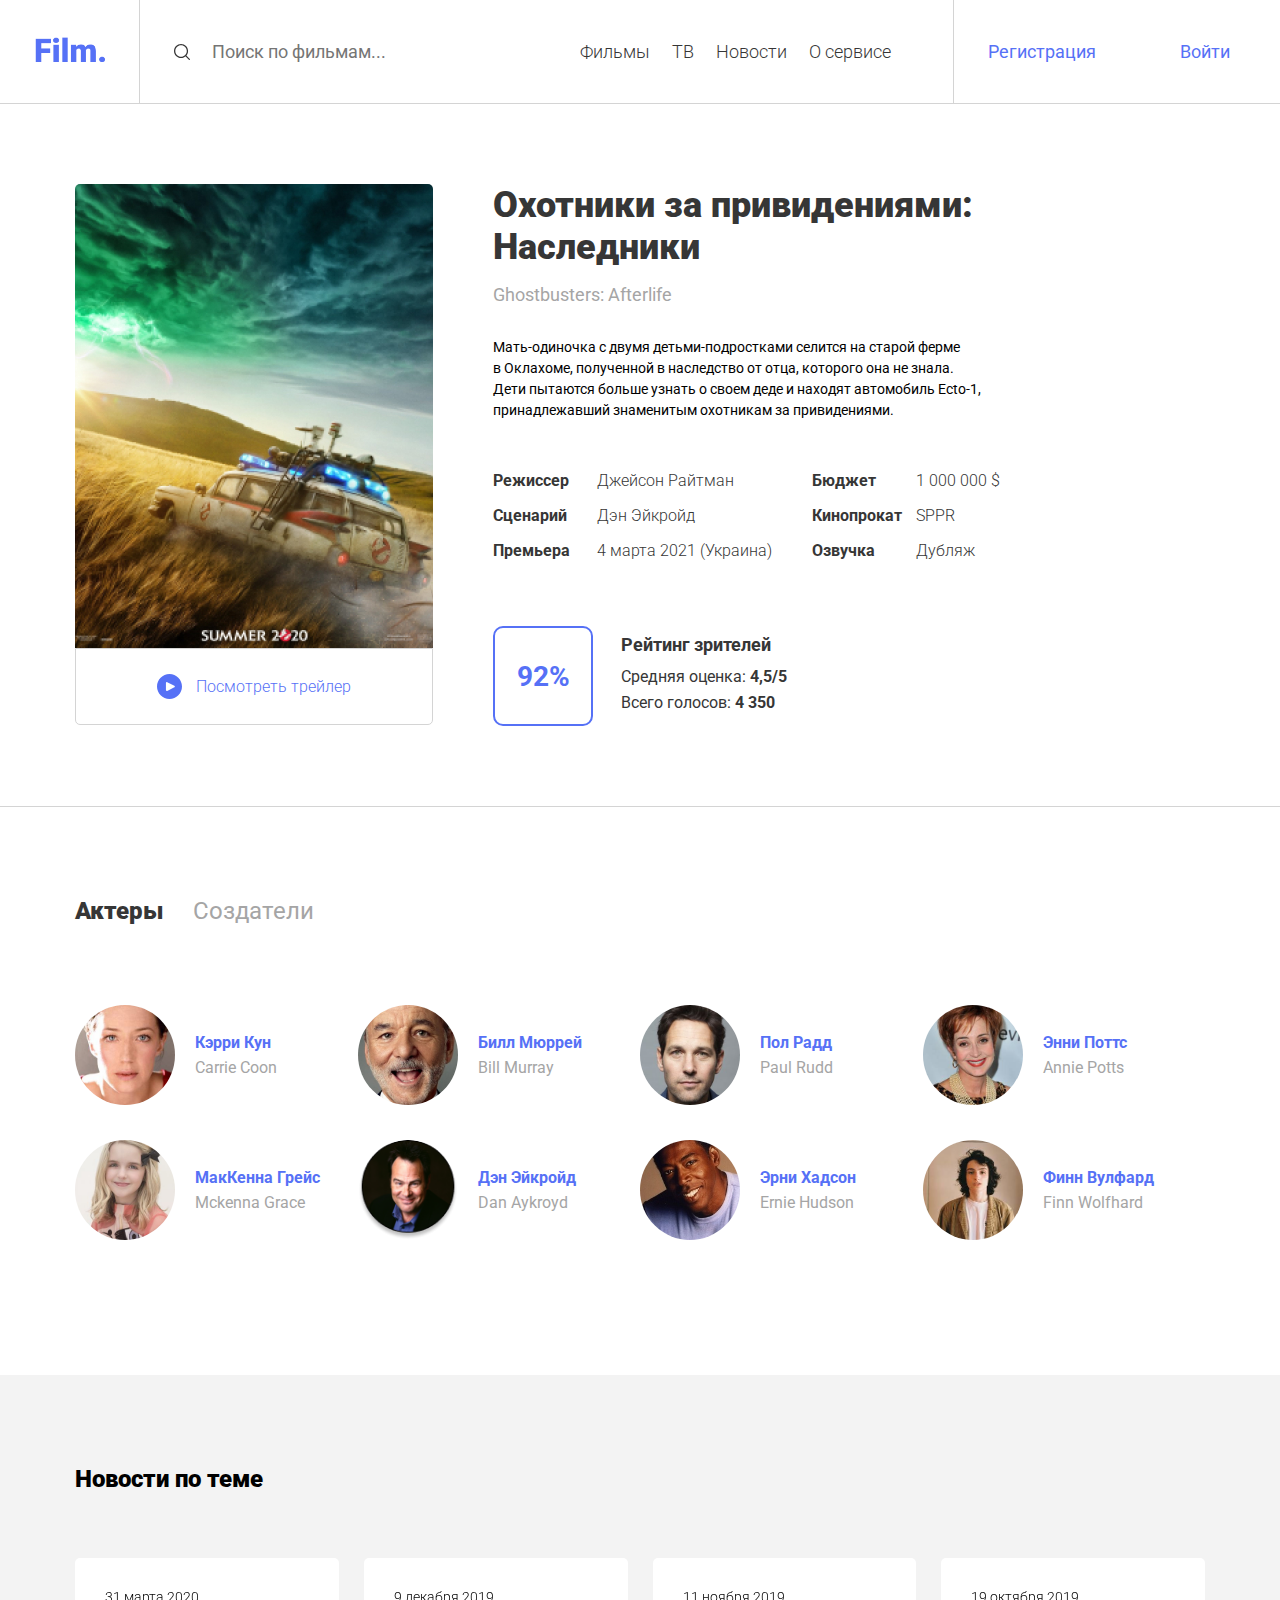
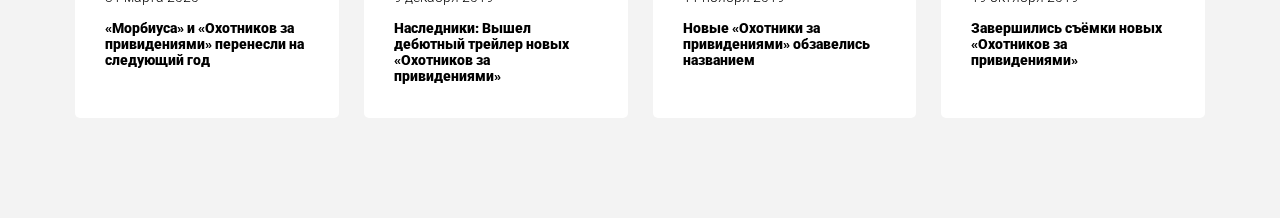
==== index.html @ 3560ed2a "Upload all files" ====
<!DOCTYPE html>
<html lang="ru">
<head>
	<!--Кодировка-->
	<meta charset="UTF-8">
	<!--Отображение страницы в масштабе 100%-->
    <meta name="viewport" content="width=divice-width, initial-scale=1.0">
    <!--Инструкция для IE-->
    <meta http-equiv="X-UA-Compatible" content="IE=edge">
	<!-- Название-->
   	<title>Ghostbusters</title>	
	<!--Стабилизатор-->
	<!--<link href="https://cdnjs.cloudflare.com/ajax/libs/normalize/8.0.1/normalize.css" rel="stylesheet" type="text/css"/>-->
	<!--Иконка-->
	<link href="src/img/favicon/ghostbusters.png" rel="shortcut icon" type="image/x-icon"/>
	<!--CSS-->
	<link rel="stylesheet" href="css/swiper.min.css" type="text/css">
	<link rel="stylesheet" href="css/style.css" type="text/css">
	<!--Веб-Шрифты-->
	<link href="https://fonts.googleapis.com/css?family=Lato:300,400,700|Montserrat:300,400,700&display=swap&subset=cyrillic" rel="stylesheet" type="">
	<link href="https://stackpath.bootstrapcdn.com/font-awesome/4.7.0/css/font-awesome.min.css" rel="stylesheet"/>
	<link href="https://fonts.googleapis.com/css?family=Roboto:400,700&display=swap&subset=cyrillic" rel="stylesheet">
	
	<!-- Place your kit's code here -->
    <script src="https://kit.fontawesome.com/cec863b3b9.js"></script>
    <link rel="stylesheet" href="lite.css" type="text/css">
</head>
<body>
	


	<header class="header">
		<a href="#">
			<img src="src/img/logo.png" alt="logo(Film.)" class="logo">
		</a>
		
		<div class="line"></div>
		<div class="m-menu">
			<input type="text" class="search-input" placeholder="Поиск по фильмам...">
			<nav class="navigation">
				<a href="#" class="navigation-link">Фильмы</a>
				<a href="#" class="navigation-link">ТВ</a>
				<a href="#" class="navigation-link">Новости</a>
				<a href="#" class="navigation-link">О сервисе</a>
			</nav>
			<div class="m-menu-line">
				
			</div>
			<div class="button-group">
				<button class="button sign-up">Регистрация</button>
				<button class="button login">Войти</button>
			</div>
		</div>
		<div class="mobile-buttons">
			<button class="search-button">
				<img src="src/img/search-icon.svg" alt="search-icon">
			</button>
			<button class="m-menu-button">
				<span class="menu-line"></span>
				<span class="menu-line"></span>
				<span class="menu-line"></span>
			</button>
		</div>
	</header>


	<section class="film">
		<div class="container">
			<div class="film-wraper">
				<div class="film-trailer">
					<img src="src/img/poster.jpg" alt="Ghostbusters Poster" class="poster">
					<!-- <a data-fancybox href="https://www.youtube.com/watch?v=QD6jYuZtBL0&t=0s" class="url">
						<button  class="trailer-button">
							<img src="src/img/play.svg" alt="play" class="trailer-button-icon">
							<span class="trailer-button-text">
							Посмотреть трейлер
							</span>
						</button>
					</a> -->
					<a  data-fancybox href="https://www.youtube.com/watch?v=QD6jYuZtBL0&t=0s" class="trailer-button">
						<img src="src/img/play.svg" alt="play" class="trailer-button-icon">
						<span class="trailer-button-text">
							Посмотреть трейлер
						</span>
					</a>
					
					
				</div>
				<!-- /.film-trailer -->
				<div class="film-text">
					<h1 class="film-title">
						Охотники за привидениями:</br>Наследники
					</h1>
					<span class="film-subtitle">
						Ghostbusters: Afterlife
					</span>
					<p class="film-description">
						Мать-одиночка с двумя детьми-подростками селится на старой ферме в&nbsp;Оклахоме, полученной в наследство от отца, которого она не знала. Дети&nbsp;пытаются больше узнать о своем деде и находят автомобиль Ecto-1, принадлежавший знаменитым охотникам за привидениями.
					</p>
					<div class="about-film">
						<div class="left-side">
							<span class="about-text">
								<strong class="about-text-bold">Режиссер</strong>
								<span class="about-text-reg">Джейсон Райтман</span>
							</span>
							<span class="about-text">
								<strong class="about-text-bold">Сценарий</strong>
								<span class="about-text-reg">Дэн Эйкройд</span>
							</span>
							<span class="about-text">
								<strong class="about-text-bold">Премьера</strong>
								<span class="about-text-reg">4 марта 2021 (Украина)</span>
							</span>
						</div>
						<div class="right-side">
							<span class="about-text">
								<strong class="about-text-bold">Бюджет</strong>
								<span class="about-text-reg">1&nbsp;000 000 $</span>
							</span>
							<span class="about-text">
								<strong class="about-text-bold">Кинопрокат</strong>
								<span class="about-text-reg">SPPR</span>
							</span>
							<span class="about-text">
								<strong class="about-text-bold">Озвучка</strong>
								<span class="about-text-reg">Дубляж</span>
							</span>
						</div>
					</div>
					<!-- about-film -->
					<div class="rating">
						<div class="rating-counter">
							92%
						</div>
						<div class="rating-description">
							<h3 class="rating-title">
								Рейтинг зрителей
							</h3>
							<span class="rating-text">
								Средняя оценка: <strong class="rating-text-bold">4,5/5</strong>
							</span>
							<span class="rating-text">
								Всего голосов: <strong class="rating-text-bold">4 350</strong>
							</span>
						</div>
					</div>
					<!-- /.film-rating -->
				</div>
				<!-- /.film-text -->
			</div>
			<!-- /.film-wraper -->
		</div>
		<!-- /.container -->
	</section>
	<!-- /.film -->
	
	<section class="cast">
		<div class="container">
			<div class="tabs">
				<h2 class=" tab section-title active" data-target="#actors">Актеры</h2>
				<h2 class=" tab section-title" data-target="#creators">Создатели</h2>
			</div>
			<div class="tabs-content visible" id="actors">
				<div class="card">
					<img src="src/img/actors/1.png" alt="Кэрри Кун" class="card-image">
					<div class="card-text">
						<h3 class="name">Кэрри Кун</h3>
						<span class="en-name">Carrie Coon</span>
					</div>
				</div>
				<!-- //card -->
				<div class="card">
					<img src="src/img/actors/2.png" alt="Кэрри Кун" class="card-image">
					<div class="card-text">
						<h3 class="name">Билл Мюррей</h3>
						<span class="en-name">Bill Murray</span>
					</div>
				</div>
				<!-- //card -->
				<div class="card">
					<img src="src/img/actors/3.png" alt="Кэрри Кун" class="card-image">
					<div class="card-text">
						<h3 class="name">Пол Радд</h3>
						<span class="en-name">Paul Rudd</span>
					</div>
				</div>
				<!-- //card -->
				<div class="card">
					<img src="src/img/actors/4.png" alt="Кэрри Кун" class="card-image">
					<div class="card-text">
						<h3 class="name">Энни Поттс</h3>
						<span class="en-name">Annie Potts</span>
					</div>
				</div>
				<!-- //card -->
				<div class="card">
					<img src="src/img/actors/5.png" alt="Кэрри Кун" class="card-image">
					<div class="card-text">
						<h3 class="name">МакКенна Грейс</h3>
						<span class="en-name">Mckenna Grace</span>
					</div>
				</div>
				<!-- //card -->
				<div class="card">
					<img src="src/img/actors/6.png" alt="Кэрри Кун" class="card-image">
					<div class="card-text">
						<h3 class="name">Дэн Эйкройд</h3>
						<span class="en-name">Dan Aykroyd</span>
					</div>
				</div>
				<!-- //card -->
				<div class="card">
					<img src="src/img/actors/7.png" alt="Кэрри Кун" class="card-image">
					<div class="card-text">
						<h3 class="name">Эрни Хадсон</h3>
						<span class="en-name">Ernie Hudson</span>
					</div>
				</div>
				<!-- //card -->
				<div class="card">
					<img src="src/img/actors/8.png" alt="Кэрри Кун" class="card-image">
					<div class="card-text">
						<h3 class="name">Финн Вулфард</h3>
						<span class="en-name">Finn Wolfhard</span>
					</div>
				</div>
				<!-- //card -->
			</div>
			<!-- /.tabs-content -->
			<div class="tabs-content" id="creators">
				<div class="card">
					<img src="https://www.kino-teatr.ru/acter/album/73108/937589.jpg" alt="Васёк Говнюк" class="card-image">
					<div class="card-text">
						<h3 class="name">Джейсон Райтман</h3>
						<span class="en-name">Jason Reitman</span>
					</div>
				</div>
				<!-- //card -->
				<div class="card">
					<img src="src/img/actors/6.png" alt="Кэрри Кун" class="card-image">
					<div class="card-text">
						<h3 class="name">Дэн Эйкройд</h3>
						<span class="en-name">Dan Aykroyd</span>
					</div>
				</div>
				<!-- //card -->
				<div class="card">
					<img src="https://upload.wikimedia.org/wikipedia/commons/thumb/4/40/HaroldRamisOct2009.jpg/274px-HaroldRamisOct2009.jpg" alt="Кэрри Кун" class="card-image">
					<div class="card-text">
						<h3 class="name">Гарольд Рамис</h3>
						<span class="en-name">Harold Ramis</span>
					</div>
				</div>
				<!-- //card -->
				<div class="card">
					<img src="https://i.movielib.ru/personpic/2902938/l/f9ff/Gil_Kinan.jpg" alt="Кэрри Кун" class="card-image">
					<div class="card-text">
						<h3 class="name">Гил Кинан</h3>
						<span class="en-name">Gil Kenan</span>
					</div>
				</div>
				<!-- //card -->

			</div>
		</div>
	</section>
	<section class="news">
		<div class="container">
			<h2 class="section-title section-news-title ">Новости по теме</h2>
			<!-- Slider main container -->
			<div class="swiper-container">
    			<!-- Additional required wrapper -->
    			<div class="swiper-wrapper">
        			<!-- Slides -->
        			<div class="swiper-slide">
        				<div class="news-card">
							<span class="news-date">31 марта 2020</span>
							<h3 class="news-title">«Морбиуса» и «Охотников за привидениями» перенесли на следующий год</h3>
						</div>
					<!-- news-card1 -->
        			</div>
        			<!-- /.swiper-slide -->
        			<div class="swiper-slide">
        				<div class="news-card">
							<span class="news-date">9 декабря 2019</span>
							<h3 class="news-title">Наследники: Вышел дебютный трейлер новых «Охотников за привидениями»</h3>
						</div>
					<!-- news-card2 -->
        			</div>
        			<!-- /.swiper-slide2 -->
					<div class="swiper-slide">
        				<div class="news-card">
							<span class="news-date">11 ноября 2019</span>
							<h3 class="news-title">Новые «Охотники за привидениями» обзавелись названием</h3>
						</div>
					<!-- news-card3 -->
        			</div>
        			<!-- /.swiper-slide3 -->
        			<div class="swiper-slide">
        				<div class="news-card">
							<span class="news-date">19 октября 2019</span>
							<h3 class="news-title">Завершились съёмки новых «Охотников за привидениями»</h3>
						</div>
					<!-- news-card4 -->
        			</div>
        			<!-- /.swiper-slide4 -->
        			
    			</div>
    			<!-- /.swiper-wrapper -->
				
				<button class="button-next">
					<img src="src/img/arrow.svg" alt="arrow-next">
				</button>
			</div>
			<!-- /.swiper-container -->
		</div>
		<!-- /.container --> 
	</section>

















	<script src="https://cdn.jsdelivr.net/npm/jquery@3.4.1/dist/jquery.min.js"></script>
	<link rel="stylesheet" href="https://cdn.jsdelivr.net/gh/fancyapps/fancybox@3.5.7/dist/jquery.fancybox.min.css" />
	<script src="https://cdn.jsdelivr.net/gh/fancyapps/fancybox@3.5.7/dist/jquery.fancybox.min.js"></script>
	<script src="js/swiper.min.js"></script>
	<script src="js/main.js"></script>
	<link rel="stylesheet" href="css/owl.carousel.min.css">
	<link rel="stylesheet" href="css/owl.theme.default.css">
	
</body>
</html>

<!--https://www.youtube.com/watch?v=xk-j4VDKG9w&t=1109s-->
---- css/style.css ----
/*! normalize.css v8.0.1 | MIT License | github.com/necolas/normalize.css */
/* Document
   ========================================================================== */
/**
 * 1. Correct the line height in all browsers.
 * 2. Prevent adjustments of font size after orientation changes in iOS.
 */
@import url(../css/animate.css);
@import url("https://fonts.googleapis.com/css?family=Rubik+Mono+One&display=swap");
@import url("https://fonts.googleapis.com/css?family=Rubik:400,700,900&display=swap&subset=cyrillic");
@import url("https://fonts.googleapis.com/css2?family=Roboto:wght@300;700;900&display=swap");
@import url("https://fonts.googleapis.com/css?family=Asap:400,500,700&display=swap");
@import url("https://fonts.googleapis.com/css?family=Lato:400,700,900&display=swap");
@import url("https://fonts.googleapis.com/css2?family=Inter:wght@300;500;700&display=swap");
html {
  line-height: 1.15;
  /* 1 */
  -webkit-text-size-adjust: 100%;
  /* 2 */ }

/* Sections
   ========================================================================== */
/**
 * Remove the margin in all browsers.
 */
body {
  margin: 0; }

/**
 * Render the `main` element consistently in IE.
 */
main {
  display: block; }

/**
 * Correct the font size and margin on `h1` elements within `section` and
 * `article` contexts in Chrome, Firefox, and Safari.
 */
h1 {
  font-size: 2em;
  margin: 0.67em 0; }

/* Grouping content
   ========================================================================== */
/**
 * 1. Add the correct box sizing in Firefox.
 * 2. Show the overflow in Edge and IE.
 */
hr {
  box-sizing: content-box;
  /* 1 */
  height: 0;
  /* 1 */
  overflow: visible;
  /* 2 */ }

/**
 * 1. Correct the inheritance and scaling of font size in all browsers.
 * 2. Correct the odd `em` font sizing in all browsers.
 */
pre {
  font-family: monospace, monospace;
  /* 1 */
  font-size: 1em;
  /* 2 */ }

/* Text-level semantics
   ========================================================================== */
/**
 * Remove the gray background on active links in IE 10.
 */
a {
  background-color: transparent; }

/**
 * 1. Remove the bottom border in Chrome 57-
 * 2. Add the correct text decoration in Chrome, Edge, IE, Opera, and Safari.
 */
abbr[title] {
  border-bottom: none;
  /* 1 */
  text-decoration: underline;
  /* 2 */
  text-decoration: underline dotted;
  /* 2 */ }

/**
 * Add the correct font weight in Chrome, Edge, and Safari.
 */
b,
strong {
  font-weight: bolder; }

/**
 * 1. Correct the inheritance and scaling of font size in all browsers.
 * 2. Correct the odd `em` font sizing in all browsers.
 */
code,
kbd,
samp {
  font-family: monospace, monospace;
  /* 1 */
  font-size: 1em;
  /* 2 */ }

/**
 * Add the correct font size in all browsers.
 */
small {
  font-size: 80%; }

/**
 * Prevent `sub` and `sup` elements from affecting the line height in
 * all browsers.
 */
sub,
sup {
  font-size: 75%;
  line-height: 0;
  position: relative;
  vertical-align: baseline; }

sub {
  bottom: -0.25em; }

sup {
  top: -0.5em; }

/* Embedded content
   ========================================================================== */
/**
 * Remove the border on images inside links in IE 10.
 */
img {
  border-style: none; }

/* Forms
   ========================================================================== */
/**
 * 1. Change the font styles in all browsers.
 * 2. Remove the margin in Firefox and Safari.
 */
button,
input,
optgroup,
select,
textarea {
  font-family: inherit;
  /* 1 */
  font-size: 100%;
  /* 1 */
  line-height: 1.15;
  /* 1 */
  margin: 0;
  /* 2 */ }

/**
 * Show the overflow in IE.
 * 1. Show the overflow in Edge.
 */
button,
input {
  /* 1 */
  overflow: visible; }

/**
 * Remove the inheritance of text transform in Edge, Firefox, and IE.
 * 1. Remove the inheritance of text transform in Firefox.
 */
button,
select {
  /* 1 */
  text-transform: none; }

/**
 * Correct the inability to style clickable types in iOS and Safari.
 */
button,
[type="button"],
[type="reset"],
[type="submit"] {
  -webkit-appearance: button; }

/**
 * Remove the inner border and padding in Firefox.
 */
button::-moz-focus-inner,
[type="button"]::-moz-focus-inner,
[type="reset"]::-moz-focus-inner,
[type="submit"]::-moz-focus-inner {
  border-style: none;
  padding: 0; }

/**
 * Restore the focus styles unset by the previous rule.
 */
button:-moz-focusring,
[type="button"]:-moz-focusring,
[type="reset"]:-moz-focusring,
[type="submit"]:-moz-focusring {
  outline: 1px dotted ButtonText; }

/**
 * Correct the padding in Firefox.
 */
fieldset {
  padding: 0.35em 0.75em 0.625em; }

/**
 * 1. Correct the text wrapping in Edge and IE.
 * 2. Correct the color inheritance from `fieldset` elements in IE.
 * 3. Remove the padding so developers are not caught out when they zero out
 *    `fieldset` elements in all browsers.
 */
legend {
  box-sizing: border-box;
  /* 1 */
  color: inherit;
  /* 2 */
  display: table;
  /* 1 */
  max-width: 100%;
  /* 1 */
  padding: 0;
  /* 3 */
  white-space: normal;
  /* 1 */ }

/**
 * Add the correct vertical alignment in Chrome, Firefox, and Opera.
 */
progress {
  vertical-align: baseline; }

/**
 * Remove the default vertical scrollbar in IE 10+.
 */
textarea {
  overflow: auto; }

/**
 * 1. Add the correct box sizing in IE 10.
 * 2. Remove the padding in IE 10.
 */
[type="checkbox"],
[type="radio"] {
  box-sizing: border-box;
  /* 1 */
  padding: 0;
  /* 2 */ }

/**
 * Correct the cursor style of increment and decrement buttons in Chrome.
 */
[type="number"]::-webkit-inner-spin-button,
[type="number"]::-webkit-outer-spin-button {
  height: auto; }

/**
 * 1. Correct the odd appearance in Chrome and Safari.
 * 2. Correct the outline style in Safari.
 */
[type="search"] {
  -webkit-appearance: textfield;
  /* 1 */
  outline-offset: -2px;
  /* 2 */ }

/**
 * Remove the inner padding in Chrome and Safari on macOS.
 */
[type="search"]::-webkit-search-decoration {
  -webkit-appearance: none; }

/**
 * 1. Correct the inability to style clickable types in iOS and Safari.
 * 2. Change font properties to `inherit` in Safari.
 */
::-webkit-file-upload-button {
  -webkit-appearance: button;
  /* 1 */
  font: inherit;
  /* 2 */ }

/* Interactive
   ========================================================================== */
/*
 * Add the correct display in Edge, IE 10+, and Firefox.
 */
details {
  display: block; }

/*
 * Add the correct display in all browsers.
 */
summary {
  display: list-item; }

/* Misc
   ========================================================================== */
/**
 * Add the correct display in IE 10+.
 */
template {
  display: none; }

/**
 * Add the correct display in IE 10.
 */
[hidden] {
  display: none; }

* {
  box-sizing: border-box;
  transition: 0.2s ease-out; }

body {
  font-family: 'Roboto', sans-serif;
  font-weight: 300;
  color: #363636; }

.container {
  max-width: 1130px;
  margin: auto; }
  @media (max-width: 1200px) {
    .container {
      max-width: 960px; } }
  @media (max-width: 991px) {
    .container {
      max-width: 760px; } }
  @media (max-width: 768px) {
    .container {
      max-width: 560px; } }
  @media (max-width: 576px) {
    .container {
      width: 95%; } }

.section-title.active {
  font-weight: 900;
  color: #363636; }

.no-scroll {
  overflow: hidden; }

.tab {
  cursor: pointer; }
  .tab:hover {
    cursor: pointer; }

.header {
  display: flex;
  align-items: center;
  height: 104px;
  border-bottom: 1px solid #D4D4D4; }
  @media (max-width: 1200px) {
    .header {
      height: 90px; } }
  @media (max-width: 768px) {
    .header {
      height: 80px;
      padding-right: 2.5%;
      padding-left: 2.5%; } }
  .header .logo {
    width: 105px;
    padding-left: 35px; }
    @media (max-width: 1200px) {
      .header .logo {
        padding-left: 20px; } }
  .header .line {
    height: 100%;
    width: 1px;
    background: #D4D4D4;
    margin-left: 34px; }
    @media (max-width: 1200px) {
      .header .line {
        margin-left: 20px; } }
    @media (max-width: 768px) {
      .header .line {
        display: none; } }
    @media (max-width: 576px) {
      .header .line {
        display: none; } }
  @media (max-width: 768px) {
    .header .m-menu.active {
      display: flex; } }
  .header .m-menu {
    display: flex;
    height: 100%;
    align-items: center;
    flex-grow: 1; }
    @media (max-width: 768px) {
      .header .m-menu {
        position: fixed;
        left: 0;
        top: 80px;
        right: 0;
        bottom: 0;
        background: #5671F6;
        display: none;
        flex-direction: column;
        align-items: center;
        justify-content: space-around;
        padding: 130px; } }
    .header .m-menu .search-input {
      background-image: url(../src/img/search-icon.svg);
      background-repeat: no-repeat;
      background-position: center left;
      border: none;
      padding-left: 38px;
      outline: none;
      font-family: 'Roboto', sans-serif;
      font-size: 18px;
      color: #A5A5A5;
      font-style: normal;
      font-weight: normal;
      line-height: 21px;
      margin-left: 34px; }
      @media (max-width: 1200px) {
        .header .m-menu .search-input {
          margin-left: 20px; } }
      @media (max-width: 991px) {
        .header .m-menu .search-input {
          margin-right: auto; } }
      @media (max-width: 768px) {
        .header .m-menu .search-input {
          margin: 0;
          width: 260px;
          height: 50px;
          border-radius: 5px;
          border: none;
          background-image: none; } }
    .header .m-menu .navigation {
      margin-right: 44px;
      margin-left: auto; }
      @media (max-width: 1200px) {
        .header .m-menu .navigation {
          margin-right: 20px; } }
      @media (max-width: 991px) {
        .header .m-menu .navigation {
          display: none; } }
      @media (max-width: 768px) {
        .header .m-menu .navigation {
          display: flex;
          flex-direction: column;
          justify-content: center;
          align-items: center;
          margin: 0; } }
      .header .m-menu .navigation .navigation-link {
        text-decoration: none;
        color: #363636;
        font-size: 18px;
        line-height: 21px;
        font-family: 'Roboto', sans-serif;
        margin-right: 18px;
        transition: 0.2s ease-out;
        position: relative; }
        .header .m-menu .navigation .navigation-link:after {
          background-color: #363636;
          display: block;
          content: "";
          height: 2px;
          width: 0%;
          left: 50%;
          position: absolute;
          -webkit-transition: width .3s ease-in-out;
          -moz--transition: width .3s ease-in-out;
          transition: width .3s ease-in-out;
          -webkit-transform: translateX(-50%);
          -moz-transform: translateX(-50%);
          transform: translateX(-50%); }
        .header .m-menu .navigation .navigation-link:hover:after, .header .m-menu .navigation .navigation-link:focus:after {
          width: 100%; }
        @media (max-width: 1200px) {
          .header .m-menu .navigation .navigation-link {
            margin-right: 10px;
            font-size: 14px; } }
        @media (max-width: 768px) {
          .header .m-menu .navigation .navigation-link {
            color: #fff;
            margin-bottom: 18px;
            margin-right: 0;
            font-size: 20px;
            font-weight: 400; }
            .header .m-menu .navigation .navigation-link:last-child {
              margin-bottom: 0; }
            .header .m-menu .navigation .navigation-link:after {
              background-color: #fff; } }
    .header .m-menu .m-menu-line {
      display: none; }
      @media (max-width: 768px) {
        .header .m-menu .m-menu-line {
          display: flex;
          height: 1px;
          width: 50%;
          background: #fff;
          position: absolute;
          margin-bottom: -180px; } }
    .header .m-menu .button-group {
      display: flex;
      height: 100%; }
      @media (max-width: 768px) {
        .header .m-menu .button-group {
          height: auto;
          flex-direction: column; } }
      .header .m-menu .button-group .button {
        height: 100%;
        cursor: pointer; }
      .header .m-menu .button-group .sign-up {
        color: #5671F6;
        font-size: 18px;
        line-height: 21px;
        font-family: 'Roboto', sans-serif;
        border: none;
        background: #fff;
        padding-left: 34px;
        padding-right: 34px;
        border-left: 1px solid #D4D4D4;
        transition: 0.2s ease-out; }
        .header .m-menu .button-group .sign-up:hover {
          background: #5671F6;
          color: #fff; }
        @media (max-width: 1200px) {
          .header .m-menu .button-group .sign-up {
            padding-left: 20px;
            padding-right: 20px; } }
        @media (max-width: 768px) {
          .header .m-menu .button-group .sign-up {
            padding-left: 10px;
            padding-right: 10px;
            background: transparent;
            color: #fff;
            border: none;
            margin-bottom: 30px; }
            .header .m-menu .button-group .sign-up:after {
              background-color: #fff;
              display: block;
              content: "";
              height: 2px;
              width: 0%;
              left: 50%;
              position: absolute;
              -webkit-transition: width .3s ease-in-out;
              -moz--transition: width .3s ease-in-out;
              transition: width .3s ease-in-out;
              -webkit-transform: translateX(-50%);
              -moz-transform: translateX(-50%);
              transform: translateX(-50%); }
            .header .m-menu .button-group .sign-up:hover:after, .header .m-menu .button-group .sign-up:focus:after {
              width: 15%; } }
      .header .m-menu .button-group .login {
        color: #5671F6;
        background: #fff;
        font-size: 18px;
        line-height: 21px;
        font-family: 'Roboto', sans-serif;
        border: none;
        padding-left: 50px;
        padding-right: 50px;
        transition: 0.2s ease-out; }
        .header .m-menu .button-group .login:hover {
          background: #5671F6;
          color: #fff; }
        @media (max-width: 1200px) {
          .header .m-menu .button-group .login {
            padding-left: 35px;
            padding-right: 35px; } }
        @media (max-width: 768px) {
          .header .m-menu .button-group .login {
            padding-left: 25px;
            padding-right: 25px;
            background: transparent;
            color: #fff;
            border: none;
            margin-bottom: 30px; }
            .header .m-menu .button-group .login:after {
              background-color: #fff;
              display: block;
              content: "";
              height: 2px;
              width: 0%;
              left: 50%;
              position: absolute;
              -webkit-transition: width .3s ease-in-out;
              -moz--transition: width .3s ease-in-out;
              transition: width .3s ease-in-out;
              -webkit-transform: translateX(-50%);
              -moz-transform: translateX(-50%);
              transform: translateX(-50%); }
            .header .m-menu .button-group .login:hover:after, .header .m-menu .button-group .login:focus:after {
              width: 8%; } }
  .header .mobile-buttons {
    display: none; }
    @media (max-width: 768px) {
      .header .mobile-buttons {
        display: block;
        margin-left: auto; } }
    .header .mobile-buttons .search-button {
      padding: 5px;
      border: none;
      background: #fff;
      outline: none;
      cursor: pointer; }
    .header .mobile-buttons .m-menu-button {
      padding: 5px;
      border: none;
      background: #fff;
      outline: none;
      cursor: pointer; }
      .header .mobile-buttons .m-menu-button .menu-line {
        background: #363636;
        border-radius: 40px;
        width: 16px;
        margin-top: 3px;
        margin-bottom: 3px;
        display: block;
        height: 2px; }

.film {
  padding-top: 80px;
  padding-bottom: 80px;
  border-bottom: 1px solid #D4D4D4; }
  @media (max-width: 768px) {
    .film {
      padding-top: 50px;
      padding-bottom: 60px; } }
  .film .container {
    max-width: 1130px;
    margin: auto; }
    @media (max-width: 1200px) {
      .film .container {
        max-width: 960px; } }
    @media (max-width: 991px) {
      .film .container {
        max-width: 760px; } }
    @media (max-width: 768px) {
      .film .container {
        max-width: 560px; } }
    .film .container .film-wraper {
      display: flex; }
      @media (max-width: 768px) {
        .film .container .film-wraper {
          flex-wrap: wrap;
          justify-content: center; } }
      .film .container .film-wraper .film-trailer {
        display: flex;
        flex-direction: column;
        margin-right: 60px; }
        @media (max-width: 768px) {
          .film .container .film-wraper .film-trailer {
            justify-content: center;
            margin-right: 0; } }
        @media (max-width: 576px) {
          .film .container .film-wraper .film-trailer {
            width: 100%; } }
        .film .container .film-wraper .film-trailer .poster {
          border-top-right-radius: 5px;
          border-top-left-radius: 5px;
          width: 358px; }
          @media (max-width: 576px) {
            .film .container .film-wraper .film-trailer .poster {
              width: 100%; } }
        .film .container .film-wraper .film-trailer .url {
          text-decoration: none; }
        .film .container .film-wraper .film-trailer .trailer-button {
          display: flex;
          align-items: center;
          justify-content: center;
          background: #fff;
          border: 1px solid #D4D4D4;
          border-radius: 0px 0px 5px 5px;
          padding-bottom: 25px;
          padding-top: 25px;
          width: 358px;
          cursor: pointer;
          outline: none;
          text-decoration: none; }
          @media (max-width: 576px) {
            .film .container .film-wraper .film-trailer .trailer-button {
              width: 100%;
              margin-bottom: 30px; } }
          .film .container .film-wraper .film-trailer .trailer-button-icon {
            margin-right: 14px; }
          .film .container .film-wraper .film-trailer .trailer-button-text {
            color: #5671F6;
            font-family: 'Roboto', sans-serif;
            font-size: 16px;
            line-height: 19px; }
            @media (max-width: 576px) {
              .film .container .film-wraper .film-trailer .trailer-button-text {
                font-size: 25px; } }
      @media (max-width: 768px) {
        .film .container .film-wraper .film-text {
          order: -1;
          justify-content: center;
          margin-bottom: 50px; } }
      @media (max-width: 576px) {
        .film .container .film-wraper .film-text {
          order: 1;
          margin-bottom: 0; } }
      .film .container .film-wraper .film-text .film-title {
        font-style: normal;
        font-weight: 900;
        font-size: 36px;
        line-height: 42px;
        font-family: 'Roboto', sans-serif;
        color: #363636;
        margin-top: 0;
        margin-bottom: 16px; }
        @media (max-width: 991px) {
          .film .container .film-wraper .film-text .film-title {
            font-size: 24px;
            line-height: 1.4; } }
        @media (max-width: 576px) {
          .film .container .film-wraper .film-text .film-title {
            font-size: 20px;
            line-height: 23px;
            margin-bottom: 12px; } }
      .film .container .film-wraper .film-text .film-subtitle {
        font-style: normal;
        font-weight: normal;
        font-size: 18px;
        line-height: 21px;
        font-family: 'Roboto', sans-serif;
        color: #A5A5A5;
        margin-bottom: 32px;
        display: block; }
        @media (max-width: 991px) {
          .film .container .film-wraper .film-text .film-subtitle {
            margin-bottom: 15px; } }
        @media (max-width: 576px) {
          .film .container .film-wraper .film-text .film-subtitle {
            font-size: 14px;
            line-height: 16px;
            margin-bottom: 26px; } }
      .film .container .film-wraper .film-text .film-description {
        font-style: normal;
        font-weight: normal;
        font-size: 14px;
        line-height: 150%;
        font-family: 'Roboto', sans-serif;
        max-width: 514px;
        color: #000;
        margin-bottom: 50px; }
        @media (max-width: 991px) {
          .film .container .film-wraper .film-text .film-description {
            margin-bottom: 25px; } }
        @media (max-width: 768px) {
          .film .container .film-wraper .film-text .film-description {
            max-width: 330px; } }
        @media (max-width: 576px) {
          .film .container .film-wraper .film-text .film-description {
            font-size: 14px;
            line-height: 150%;
            margin-bottom: 40px; } }
      .film .container .film-wraper .film-text .about-film {
        display: flex;
        margin-bottom: 50px; }
        @media (max-width: 991px) {
          .film .container .film-wraper .film-text .about-film {
            margin-bottom: 10px; } }
        @media (max-width: 768px) {
          .film .container .film-wraper .film-text .about-film {
            justify-content: center; } }
        @media (max-width: 576px) {
          .film .container .film-wraper .film-text .about-film {
            justify-content: center;
            flex-wrap: wrap;
            flex-direction: column;
            margin-bottom: 40px; } }
        .film .container .film-wraper .film-text .about-film .left-side {
          margin-right: 40px; }
        .film .container .film-wraper .film-text .about-film .about-text {
          display: block;
          font-size: 16px;
          line-height: 19px;
          margin-bottom: 16px; }
          @media (max-width: 576px) {
            .film .container .film-wraper .film-text .about-film .about-text {
              margin-bottom: 10px; } }
          .film .container .film-wraper .film-text .about-film .about-text .about-text-bold {
            display: inline-block;
            width: 100px;
            vertical-align: top;
            font-weight: bold;
            font-family: 'Roboto', sans-serif; }
            @media (max-width: 991px) {
              .film .container .film-wraper .film-text .about-film .about-text .about-text-bold {
                display: block; } }
            @media (max-width: 576px) {
              .film .container .film-wraper .film-text .about-film .about-text .about-text-bold {
                display: inline-block; } }
      .film .container .film-wraper .film-text .rating {
        display: flex;
        align-items: center; }
        @media (max-width: 768px) {
          .film .container .film-wraper .film-text .rating {
            justify-content: center; } }
        @media (max-width: 576px) {
          .film .container .film-wraper .film-text .rating {
            justify-content: left; } }
        .film .container .film-wraper .film-text .rating .rating-counter {
          width: 100px;
          height: 100px;
          display: flex;
          align-items: center;
          justify-content: center;
          border: 2px solid #5671F6;
          box-sizing: border-box;
          border-radius: 10px;
          color: #5671F6;
          font-size: 28px;
          line-height: 33px;
          font-weight: bold;
          font-family: 'Roboto', sans-serif;
          margin-right: 28px; }
        .film .container .film-wraper .film-text .rating .rating-description .rating-title {
          font-weight: bold;
          font-size: 18px;
          line-height: 21px;
          margin-top: 0;
          margin-bottom: 12px; }
        .film .container .film-wraper .film-text .rating .rating-description .rating-text {
          display: block;
          margin-bottom: 7px;
          font-style: normal;
          font-weight: normal;
          font-size: 16px;
          line-height: 19px; }
          .film .container .film-wraper .film-text .rating .rating-description .rating-text .rating-text-bold {
            font-weight: bold; }

.cast {
  padding-top: 70px;
  padding-bottom: 100px; }
  @media (max-width: 768px) {
    .cast {
      padding-bottom: 70px;
      padding-top: 50px; } }
  @media (max-width: 576px) {
    .cast {
      padding-bottom: 50px; } }
  .cast .container .tabs {
    display: flex;
    align-items: center;
    margin-bottom: 60px; }
    @media (max-width: 576px) {
      .cast .container .tabs {
        margin-bottom: 35px; } }
    .cast .container .tabs .section-title {
      font-style: normal;
      font-weight: normal;
      font-size: 24px;
      line-height: 28px;
      font-family: 'Roboto', sans-serif;
      color: #A5A5A5;
      margin-right: 30px; }
    .cast .container .tabs .section-title.active {
      font-weight: 900;
      color: #363636; }
  .cast .container .tabs-content.visible {
    visibility: visible;
    display: flex; }
  .cast .container .tabs-content {
    display: none;
    align-items: center;
    flex-wrap: wrap;
    visibility: hidden; }
    .cast .container .tabs-content .card {
      display: flex;
      align-items: center;
      flex-basis: 25%;
      margin-bottom: 35px; }
      @media (max-width: 991px) {
        .cast .container .tabs-content .card {
          flex-basis: 50%;
          justify-content: left; } }
      @media (max-width: 576px) {
        .cast .container .tabs-content .card {
          flex-basis: 100%;
          justify-content: left; } }
      .cast .container .tabs-content .card-image {
        width: 100px;
        height: 100px;
        object-fit: cover;
        border-radius: 50%;
        margin-right: 20px; }
        @media (max-width: 1200px) {
          .cast .container .tabs-content .card-image {
            width: 70px;
            height: 70px; } }
        @media (max-width: 991px) {
          .cast .container .tabs-content .card-image {
            width: 100px;
            height: 100px; } }
      .cast .container .tabs-content .card .card-text .name {
        color: #5671F6;
        font-size: 16px;
        line-height: 19px;
        font-family: 'Roboto', sans-serif;
        font-weight: bold;
        margin-top: 0;
        margin-bottom: 6px; }
      .cast .container .tabs-content .card .card-text .en-name {
        font-style: normal;
        font-weight: normal;
        font-size: 16px;
        line-height: 19px;
        color: #A5A5A5;
        font-family: 'Roboto', sans-serif; }

.news {
  background: #F3F3F3;
  padding-top: 70px;
  padding-bottom: 100px; }
  @media (max-width: 768px) {
    .news {
      padding-top: 50px;
      padding-bottom: 70px; } }
  .news .container .section-news-title {
    font-weight: 900;
    color: #000;
    font-family: 'Roboto', sans-serif;
    font-size: 24px;
    line-height: 28px;
    margin-bottom: 65px; }
  .news .container .swiper-container .swiper-wrapper .swiper-slide .news-card {
    flex-basis: 23%;
    background: #fff;
    padding: 30px;
    border-radius: 5px; }
    @media (min-width: 991px) {
      .news .container .swiper-container .swiper-wrapper .swiper-slide .news-card {
        height: 160px; } }
    @media (max-width: 991px) {
      .news .container .swiper-container .swiper-wrapper .swiper-slide .news-card {
        flex-basis: 48%;
        margin-bottom: 20px; } }
    @media (max-width: 768px) {
      .news .container .swiper-container .swiper-wrapper .swiper-slide .news-card {
        max-width: 90%; } }
    @media (max-width: 576px) {
      .news .container .swiper-container .swiper-wrapper .swiper-slide .news-card {
        flex-basis: 100%; } }
    .news .container .swiper-container .swiper-wrapper .swiper-slide .news-card .news-date {
      font-size: 14px;
      line-height: 16px;
      color: #000000; }
    .news .container .swiper-container .swiper-wrapper .swiper-slide .news-card .news-title {
      color: #000;
      font-weight: 900;
      font-size: 14px;
      line-height: 16px;
      font-family: 'Roboto', sans-serif;
      font-weight: 900;
      margin-top: 14px; }
  .news .container .swiper-container .button-next {
    background: transparent;
    border: none;
    position: absolute;
    right: 0;
    top: 50%;
    transform: translateY(-50%);
    z-index: 99;
    cursor: pointer;
    display: none; }
    @media (max-width: 768px) {
      .news .container .swiper-container .button-next {
        display: block; } }
  .news .container .news-cards {
    display: flex;
    flex-wrap: wrap;
    justify-content: space-between; }

.animated {
  -webkit-animation-duration: 1s;
  animation-duration: 1s;
  -webkit-animation-fill-mode: both;
  animation-fill-mode: both; }

@-webkit-keyframes fadeInLeft {
  from {
    opacity: 0;
    -webkit-transform: translate3d(-100%, 0, 0);
    transform: translate3d(-100%, 0, 0); }
  to {
    opacity: 1;
    -webkit-transform: translate3d(0, 0, 0);
    transform: translate3d(0, 0, 0); } }

@keyframes fadeInLeft {
  from {
    opacity: 0;
    -webkit-transform: translate3d(-100%, 0, 0);
    transform: translate3d(-100%, 0, 0); }
  to {
    opacity: 1;
    -webkit-transform: translate3d(0, 0, 0);
    transform: translate3d(0, 0, 0); } }

.fadeInLeft {
  -webkit-animation-name: fadeInLeft;
  animation-name: fadeInLeft; }

::-webkit-scrollbar {
  width: 15px; }

::-webkit-scrollbar-track {
  background: #d4d4d4;
  box-shadow: 0 0 2px rgba(0, 0, 0, 0.2) inset; }

::-webkit-scrollbar-thumb {
  background: #939393;
  border-radius: 8px;
  border: 3px solid #d4d4d4; }

::-webkit-scrollbar-thumb:hover {
  background: #7c7c7c; }
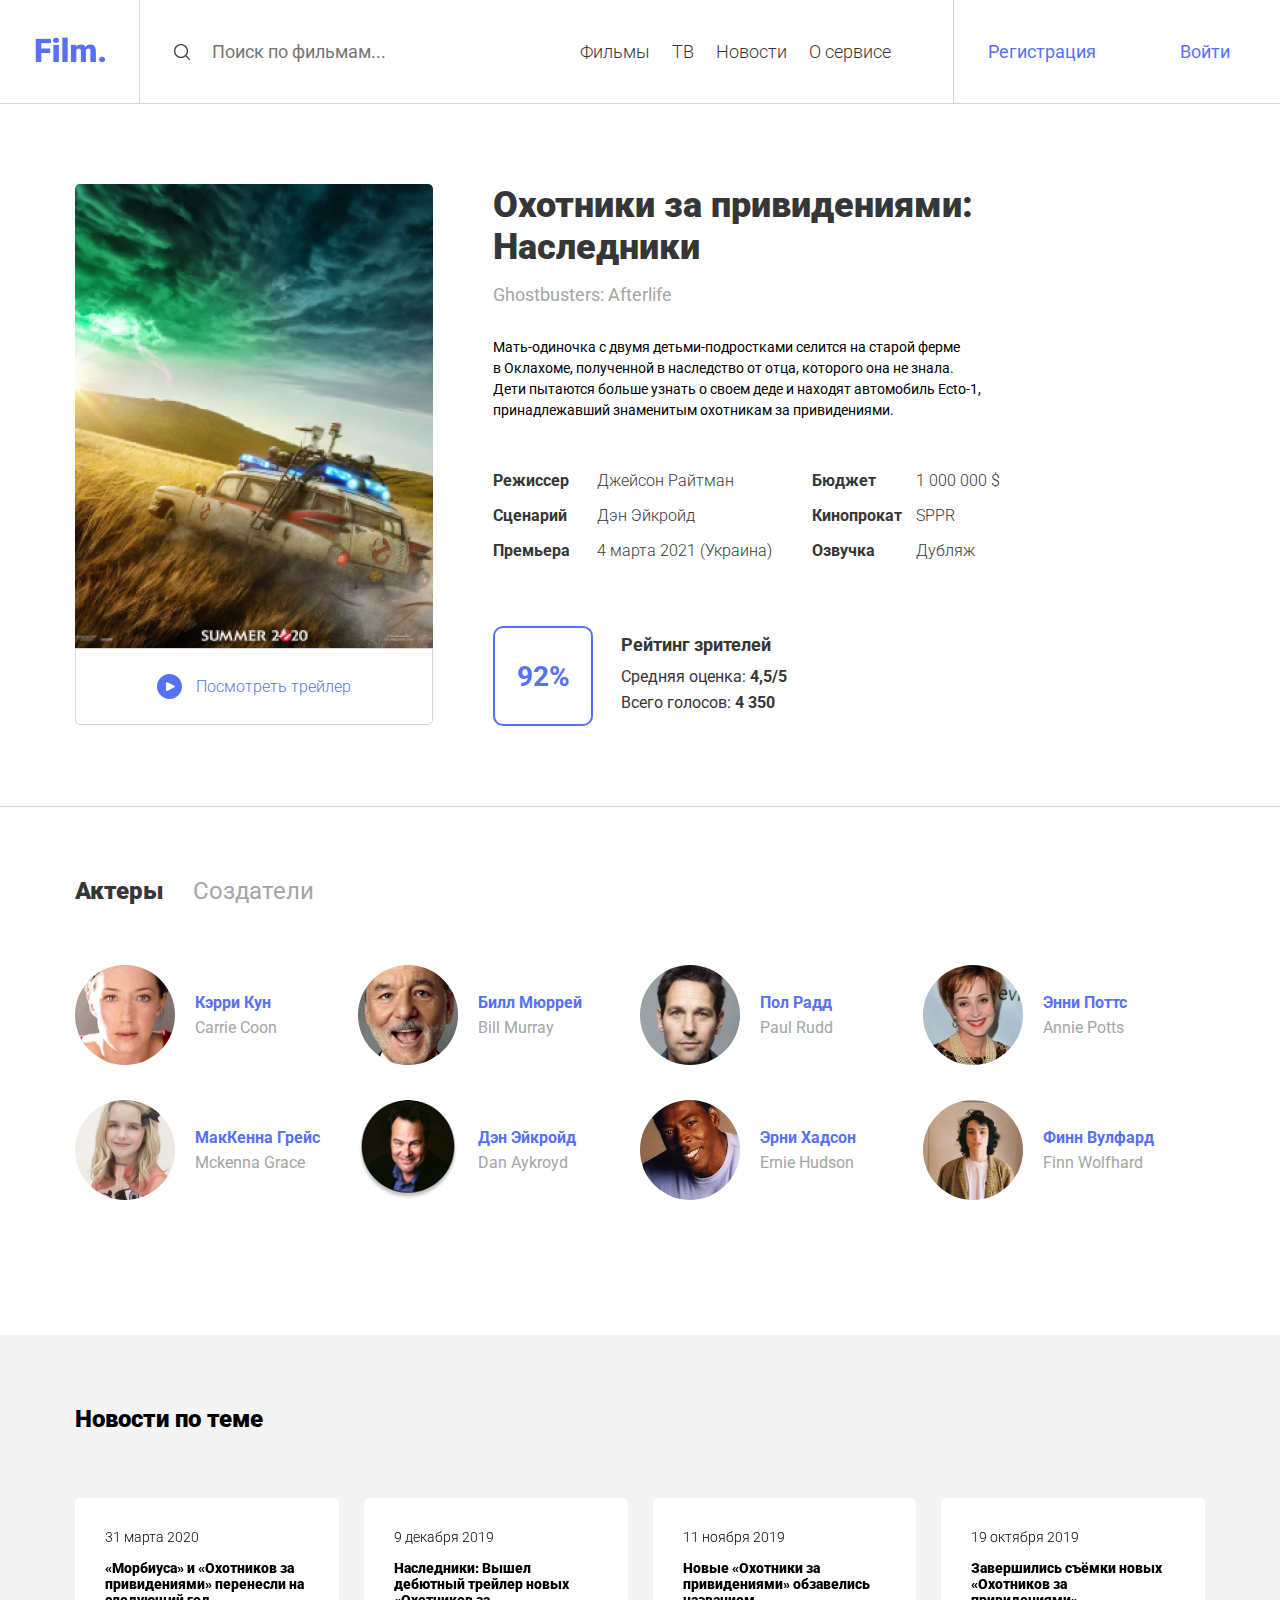
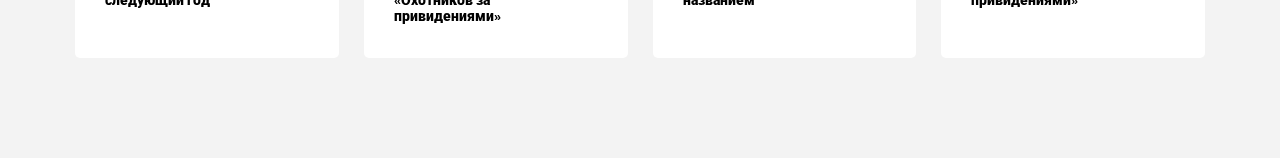
==== commit 8a4563bb: "Upload V.2" ====
--- a/index.html
+++ b/index.html
@@ -16,6 +16,9 @@
 	<!--CSS-->
 	<link rel="stylesheet" href="css/swiper.min.css" type="text/css">
 	<link rel="stylesheet" href="css/style.css" type="text/css">
+	<link rel="stylesheet" href="css/1/css/style.css" type="text/css">
+	<link rel="stylesheet" href="css/2/css/style.css" type="text/css">
+	<link rel="stylesheet" href="css/3/css/style.css" type="text/css">
 	<!--Веб-Шрифты-->
 	<link href="https://fonts.googleapis.com/css?family=Lato:300,400,700|Montserrat:300,400,700&display=swap&subset=cyrillic" rel="stylesheet" type="">
 	<link href="https://stackpath.bootstrapcdn.com/font-awesome/4.7.0/css/font-awesome.min.css" rel="stylesheet"/>
@@ -55,11 +58,45 @@
 			<button class="search-button">
 				<img src="src/img/search-icon.svg" alt="search-icon">
 			</button>
-			<button class="m-menu-button">
+			<!-- <button class="m-menu-button">
 				<span class="menu-line"></span>
 				<span class="menu-line"></span>
 				<span class="menu-line"></span>
-			</button>
+			</button> -->
+			<div class="m-menu-button free">
+				<svg class="ham hamRotate ham8" viewBox="0 0 100 100" width="80"  onclick="this.classList.toggle('active')">
+  					<path
+        					class="line top"
+        					d="m 30,33 h 40 c 3.722839,0 7.5,3.126468 7.5,8.578427 0,5.451959 -2.727029,8.421573 -7.5,8.421573 h -20" />
+  					<path
+        					class="line middle"
+        					d="m 30,50 h 40" />
+  					<path
+        					class="line bottom"
+        					d="m 70,67 h -40 c 0,0 -7.5,-0.802118 -7.5,-8.365747 0,-7.563629 7.5,-8.634253 7.5,-8.634253 h 20" />
+				</svg>
+			</div>
+			<!-- <div id="nav-icon2"class="m-menu-button">
+  				<span></span>
+  				<span></span>
+  				<span></span>
+  				<span></span>
+  				<span></span>
+  				<span></span>
+			</div> -->
+
+			<!-- <div class="menu-icon m-menu-button">
+  				<div class="dot"></div>
+  				<div class="dot"></div>
+  				<div class="dot"></div>
+  				<div class="dot"></div>
+  				<div class="dot"></div>
+  				<div class="dot"></div>
+  				<div class="dot"></div>
+  				<div class="dot"></div>
+  				<div class="dot"></div>
+			</div> -->
+			
 		</div>
 	</header>
 
@@ -337,6 +374,8 @@
 	<link rel="stylesheet" href="https://cdn.jsdelivr.net/gh/fancyapps/fancybox@3.5.7/dist/jquery.fancybox.min.css" />
 	<script src="https://cdn.jsdelivr.net/gh/fancyapps/fancybox@3.5.7/dist/jquery.fancybox.min.js"></script>
 	<script src="js/swiper.min.js"></script>
+	<script src="css/2/js/index.js"></script>
+	<script src="css/3/js/index.js"></script>
 	<script src="js/main.js"></script>
 	<link rel="stylesheet" href="css/owl.carousel.min.css">
 	<link rel="stylesheet" href="css/owl.theme.default.css">
--- a/css/style.css
+++ b/css/style.css
@@ -311,8 +311,7 @@
   display: none; }
 
 * {
-  box-sizing: border-box;
-  transition: 0.2s ease-out; }
+  box-sizing: border-box; }
 
 body {
   font-family: 'Roboto', sans-serif;
@@ -374,12 +373,6 @@
     @media (max-width: 1200px) {
       .header .line {
         margin-left: 20px; } }
-    @media (max-width: 768px) {
-      .header .line {
-        display: none; } }
-    @media (max-width: 576px) {
-      .header .line {
-        display: none; } }
   @media (max-width: 768px) {
     .header .m-menu.active {
       display: flex; } }
@@ -593,17 +586,19 @@
     @media (max-width: 768px) {
       .header .mobile-buttons {
         display: block;
-        margin-left: auto; } }
+        margin-left: auto;
+        display: flex;
+        align-items: center; } }
     .header .mobile-buttons .search-button {
       padding: 5px;
       border: none;
-      background: #fff;
+      background: transparent;
       outline: none;
-      cursor: pointer; }
+      cursor: pointer;
+      transform: scale(1.5); }
     .header .mobile-buttons .m-menu-button {
       padding: 5px;
       border: none;
-      background: #fff;
       outline: none;
       cursor: pointer; }
       .header .mobile-buttons .m-menu-button .menu-line {
--- a/css/1/css/style.css
+++ b/css/1/css/style.css
@@ -0,0 +1,153 @@
+
+.ham {
+  cursor: pointer;
+  -webkit-tap-highlight-color: transparent;
+  transition: transform 400ms;
+  -moz-user-select: none;
+  -webkit-user-select: none;
+  -ms-user-select: none;
+  user-select: none;
+}
+.hamRotate.active {
+  transform: rotate(45deg);
+}
+.hamRotate180.active {
+  transform: rotate(180deg);
+}
+.line {
+  fill:none;
+  transition: stroke-dasharray 400ms, stroke-dashoffset 400ms;
+  stroke:#000;
+  stroke-width:5.5;
+  stroke-linecap:round;
+}
+.ham1 .top {
+  stroke-dasharray: 40 139;
+}
+.ham1 .bottom {
+  stroke-dasharray: 40 180;
+}
+.ham1.active .top {
+  stroke-dashoffset: -98px;
+}
+.ham1.active .bottom {
+  stroke-dashoffset: -138px;
+}
+.ham2 .top {
+  stroke-dasharray: 40 121;
+}
+.ham2 .bottom {
+  stroke-dasharray: 40 121;
+}
+.ham2.active .top {
+  stroke-dashoffset: -102px;
+}
+.ham2.active .bottom {
+  stroke-dashoffset: -102px;
+}
+.ham3 .top {
+  stroke-dasharray: 40 130;
+}
+.ham3 .middle {
+  stroke-dasharray: 40 140;
+}
+.ham3 .bottom {
+  stroke-dasharray: 40 205;
+}
+.ham3.active .top {
+  stroke-dasharray: 75 130;
+  stroke-dashoffset: -63px;
+}
+.ham3.active .middle {
+  stroke-dashoffset: -102px;
+}
+.ham3.active .bottom {
+  stroke-dasharray: 110 205;
+  stroke-dashoffset: -86px;
+}
+.ham4 .top {
+  stroke-dasharray: 40 121;
+}
+.ham4 .bottom {
+  stroke-dasharray: 40 121;
+}
+.ham4.active .top {
+  stroke-dashoffset: -68px;
+}
+.ham4.active .bottom {
+  stroke-dashoffset: -68px;
+}
+.ham5 .top {
+  stroke-dasharray: 40 82;
+}
+.ham5 .bottom {
+  stroke-dasharray: 40 82;
+}
+.ham5.active .top {
+  stroke-dasharray: 14 82;
+  stroke-dashoffset: -72px;
+}
+.ham5.active .bottom {
+  stroke-dasharray: 14 82;
+  stroke-dashoffset: -72px;
+}
+.ham6 .top {
+  stroke-dasharray: 40 172;
+}
+.ham6 .middle {
+  stroke-dasharray: 40 111;
+}
+.ham6 .bottom {
+  stroke-dasharray: 40 172;
+}
+.ham6.active .top {
+  stroke-dashoffset: -132px;
+}
+.ham6.active .middle {
+  stroke-dashoffset: -71px;
+}
+.ham6.active .bottom {
+  stroke-dashoffset: -132px;
+}
+.ham7 .top {
+  stroke-dasharray: 40 82;
+}
+.ham7 .middle {
+  stroke-dasharray: 40 111;
+}
+.ham7 .bottom {
+  stroke-dasharray: 40 161;
+}
+.ham7.active .top {
+  stroke-dasharray: 17 82;
+  stroke-dashoffset: -62px;
+}
+.ham7.active .middle {
+  stroke-dashoffset: 23px;
+}
+.ham7.active .bottom {
+  stroke-dashoffset: -83px;
+}
+.ham8 .top {
+  stroke-dasharray: 40 160;
+}
+.ham8 .middle {
+  stroke-dasharray: 40 142;
+  transform-origin: 50%;
+  transition: transform 400ms;
+}
+.ham8 .bottom {
+  stroke-dasharray: 40 85;
+  transform-origin: 50%;
+  transition: transform 400ms, stroke-dashoffset 400ms;
+}
+.ham8.active .top {
+  stroke-dashoffset: -64px;
+}
+.ham8.active .middle {
+  //stroke-dashoffset: -20px;
+  transform: rotate(90deg);
+}
+.ham8.active .bottom {
+  stroke-dashoffset: -64px;
+}
--- a/css/2/css/style.css
+++ b/css/2/css/style.css
@@ -0,0 +1,255 @@
+* {
+  margin: 0;
+  padding: 0; 
+}
+
+/* Icon 1 */
+
+#nav-icon1, #nav-icon2, #nav-icon3, #nav-icon4 {
+  width: 60px;
+  height: 45px;
+  position: relative;
+  margin: 50px auto;
+  -webkit-transform: rotate(0deg);
+  -moz-transform: rotate(0deg);
+  -o-transform: rotate(0deg);
+  transform: rotate(0deg);
+  -webkit-transition: .5s ease-in-out;
+  -moz-transition: .5s ease-in-out;
+  -o-transition: .5s ease-in-out;
+  transition: .5s ease-in-out;
+  cursor: pointer;
+}
+
+#nav-icon1 span, #nav-icon3 span, #nav-icon4 span {
+  display: block;
+  position: absolute;
+  height: 9px;
+  width: 100%;
+  background: #d3531a;
+  border-radius: 9px;
+  opacity: 1;
+  left: 0;
+  -webkit-transform: rotate(0deg);
+  -moz-transform: rotate(0deg);
+  -o-transform: rotate(0deg);
+  transform: rotate(0deg);
+  -webkit-transition: .25s ease-in-out;
+  -moz-transition: .25s ease-in-out;
+  -o-transition: .25s ease-in-out;
+  transition: .25s ease-in-out;
+}
+
+#nav-icon1 span:nth-child(1) {
+  top: 0px;
+}
+
+#nav-icon1 span:nth-child(2) {
+  top: 18px;
+}
+
+#nav-icon1 span:nth-child(3) {
+  top: 36px;
+}
+
+#nav-icon1.open span:nth-child(1) {
+  top: 18px;
+  -webkit-transform: rotate(135deg);
+  -moz-transform: rotate(135deg);
+  -o-transform: rotate(135deg);
+  transform: rotate(135deg);
+}
+
+#nav-icon1.open span:nth-child(2) {
+  opacity: 0;
+  left: -60px;
+}
+
+#nav-icon1.open span:nth-child(3) {
+  top: 18px;
+  -webkit-transform: rotate(-135deg);
+  -moz-transform: rotate(-135deg);
+  -o-transform: rotate(-135deg);
+  transform: rotate(-135deg);
+}
+
+/* Icon 2 */
+
+#nav-icon2 {
+  
+}
+
+#nav-icon2 span {
+  display: block;
+  position: absolute;
+  height: 9px;
+  width: 50%;
+  background: #000;
+  opacity: 1;
+  -webkit-transform: rotate(0deg);
+  -moz-transform: rotate(0deg);
+  -o-transform: rotate(0deg);
+  transform: rotate(0deg);
+  -webkit-transition: .25s ease-in-out;
+  -moz-transition: .25s ease-in-out;
+  -o-transition: .25s ease-in-out;
+  transition: .25s ease-in-out;
+}
+
+#nav-icon2 span:nth-child(even) {
+  left: 50%;
+  border-radius: 0 9px 9px 0;
+}
+
+#nav-icon2 span:nth-child(odd) {
+  left:0px;
+  border-radius: 9px 0 0 9px;
+}
+
+#nav-icon2 span:nth-child(1), #nav-icon2 span:nth-child(2) {
+  top: 0px;
+}
+
+#nav-icon2 span:nth-child(3), #nav-icon2 span:nth-child(4) {
+  top: 18px;
+}
+
+#nav-icon2 span:nth-child(5), #nav-icon2 span:nth-child(6) {
+  top: 36px;
+}
+
+#nav-icon2.open span:nth-child(1),#nav-icon2.open span:nth-child(6) {
+  -webkit-transform: rotate(45deg);
+  -moz-transform: rotate(45deg);
+  -o-transform: rotate(45deg);
+  transform: rotate(45deg);
+}
+
+#nav-icon2.open span:nth-child(2),#nav-icon2.open span:nth-child(5) {
+  -webkit-transform: rotate(-45deg);
+  -moz-transform: rotate(-45deg);
+  -o-transform: rotate(-45deg);
+  transform: rotate(-45deg);
+}
+
+#nav-icon2.open span:nth-child(1) {
+  left: 5px;
+  top: 7px;
+}
+
+#nav-icon2.open span:nth-child(2) {
+  left: calc(50% - 5px);
+  top: 7px;
+}
+
+#nav-icon2.open span:nth-child(3) {
+  left: -50%;
+  opacity: 0;
+}
+
+#nav-icon2.open span:nth-child(4) {
+  left: 100%;
+  opacity: 0;
+}
+
+#nav-icon2.open span:nth-child(5) {
+  left: 5px;
+  top: 29px;
+}
+
+#nav-icon2.open span:nth-child(6) {
+  left: calc(50% - 5px);
+  top: 29px;
+}
+
+/* Icon 3 */
+
+#nav-icon3 span:nth-child(1) {
+  top: 0px;
+}
+
+#nav-icon3 span:nth-child(2),#nav-icon3 span:nth-child(3) {
+  top: 18px;
+}
+
+#nav-icon3 span:nth-child(4) {
+  top: 36px;
+}
+
+#nav-icon3.open span:nth-child(1) {
+  top: 18px;
+  width: 0%;
+  left: 50%;
+}
+
+#nav-icon3.open span:nth-child(2) {
+  -webkit-transform: rotate(45deg);
+  -moz-transform: rotate(45deg);
+  -o-transform: rotate(45deg);
+  transform: rotate(45deg);
+}
+
+#nav-icon3.open span:nth-child(3) {
+  -webkit-transform: rotate(-45deg);
+  -moz-transform: rotate(-45deg);
+  -o-transform: rotate(-45deg);
+  transform: rotate(-45deg);
+}
+
+#nav-icon3.open span:nth-child(4) {
+  top: 18px;
+  width: 0%;
+  left: 50%;
+}
+
+/* Icon 4 */
+
+#nav-icon4 {
+}
+
+#nav-icon4 span:nth-child(1) {
+  top: 0px;
+  -webkit-transform-origin: left center;
+  -moz-transform-origin: left center;
+  -o-transform-origin: left center;
+  transform-origin: left center;
+}
+
+#nav-icon4 span:nth-child(2) {
+  top: 18px;
+  -webkit-transform-origin: left center;
+  -moz-transform-origin: left center;
+  -o-transform-origin: left center;
+  transform-origin: left center;
+}
+
+#nav-icon4 span:nth-child(3) {
+  top: 36px;
+  -webkit-transform-origin: left center;
+  -moz-transform-origin: left center;
+  -o-transform-origin: left center;
+  transform-origin: left center;
+}
+
+#nav-icon4.open span:nth-child(1) {
+  -webkit-transform: rotate(45deg);
+  -moz-transform: rotate(45deg);
+  -o-transform: rotate(45deg);
+  transform: rotate(45deg);
+  top: -3px;
+  left: 8px;
+}
+
+#nav-icon4.open span:nth-child(2) {
+  width: 0%;
+  opacity: 0;
+}
+
+#nav-icon4.open span:nth-child(3) {
+  -webkit-transform: rotate(-45deg);
+  -moz-transform: rotate(-45deg);
+  -o-transform: rotate(-45deg);
+  transform: rotate(-45deg);
+  top: 39px;
+  left: 8px;
+}--- a/css/3/css/style.css
+++ b/css/3/css/style.css
@@ -0,0 +1,98 @@
+/*  COLORS
+========================================= */
+/*  MIXINS
+========================================= */
+/*  RESET
+========================================= */
+*, *:before, *:after {
+  margin: 0;
+  padding: 0;
+  box-sizing: border-box;
+}
+
+
+
+/*  MENU ICON
+========================================= */
+.menu-icon {
+  position: fixed;
+  top: 5%;
+  left: 93%;
+  -webkit-transform: translate(-50%, -50%);
+  -moz-transform: translate(-50%, -50%);
+  -ms-transform: translate(-50%, -50%);
+  -o-transform: translate(-50%, -50%);
+  transform: translate(-50%, -50%);
+  width: 50px;
+  height: 50px;
+}
+.menu-icon .dot {
+  position: absolute;
+  top: 50%;
+  left: 50%;
+  width: 10px;
+  height: 10px;
+  background-color: #000;
+  border-radius: 10px;
+  -webkit-transform: translate(-50%, -50%);
+  -moz-transform: translate(-50%, -50%);
+  -ms-transform: translate(-50%, -50%);
+  -o-transform: translate(-50%, -50%);
+  transform: translate(-50%, -50%);
+  -webkit-transition: margin 0.4s ease 0.4s, width 0.4s ease;
+  -moz-transition: margin 0.4s ease 0.4s, width 0.4s ease;
+  -o-transition: margin 0.4s ease 0.4s, width 0.4s ease;
+  transition: margin 0.4s ease 0.4s, width 0.4s ease;
+}
+.menu-icon .dot:nth-of-type(1) {
+  margin-top: -20px;
+  margin-left: -20px;
+  -webkit-transform: translate(-50%, -50%) rotate(45deg);
+  -moz-transform: translate(-50%, -50%) rotate(45deg);
+  -ms-transform: translate(-50%, -50%) rotate(45deg);
+  -o-transform: translate(-50%, -50%) rotate(45deg);
+  transform: translate(-50%, -50%) rotate(45deg);
+}
+.menu-icon .dot:nth-of-type(2) {
+  margin-top: -20px;
+  -webkit-transform: translate(-50%, -50%) rotate(-45deg);
+  -moz-transform: translate(-50%, -50%) rotate(-45deg);
+  -ms-transform: translate(-50%, -50%) rotate(-45deg);
+  -o-transform: translate(-50%, -50%) rotate(-45deg);
+  transform: translate(-50%, -50%) rotate(-45deg);
+}
+.menu-icon .dot:nth-of-type(3) {
+  margin-top: -20px;
+  margin-left: 20px;
+}
+.menu-icon .dot:nth-of-type(4) {
+  margin-left: -20px;
+}
+.menu-icon .dot:nth-of-type(6) {
+  margin-left: 20px;
+}
+.menu-icon .dot:nth-of-type(7) {
+  margin-top: 20px;
+  margin-left: -20px;
+}
+.menu-icon .dot:nth-of-type(8) {
+  margin-top: 20px;
+}
+.menu-icon .dot:nth-of-type(9) {
+  margin-top: 20px;
+  margin-left: 20px;
+}
+.menu-icon.clicked .dot {
+  -webkit-transition: margin 0.4s ease, width 0.4s ease 0.4s;
+  -moz-transition: margin 0.4s ease, width 0.4s ease 0.4s;
+  -o-transition: margin 0.4s ease, width 0.4s ease 0.4s;
+  transition: margin 0.4s ease, width 0.4s ease 0.4s;
+  margin-left: 0;
+  margin-top: 0;
+}
+.menu-icon.clicked .dot:nth-of-type(1) {
+  width: 50px;
+}
+.menu-icon.clicked .dot:nth-of-type(2) {
+  width: 50px;
+}
